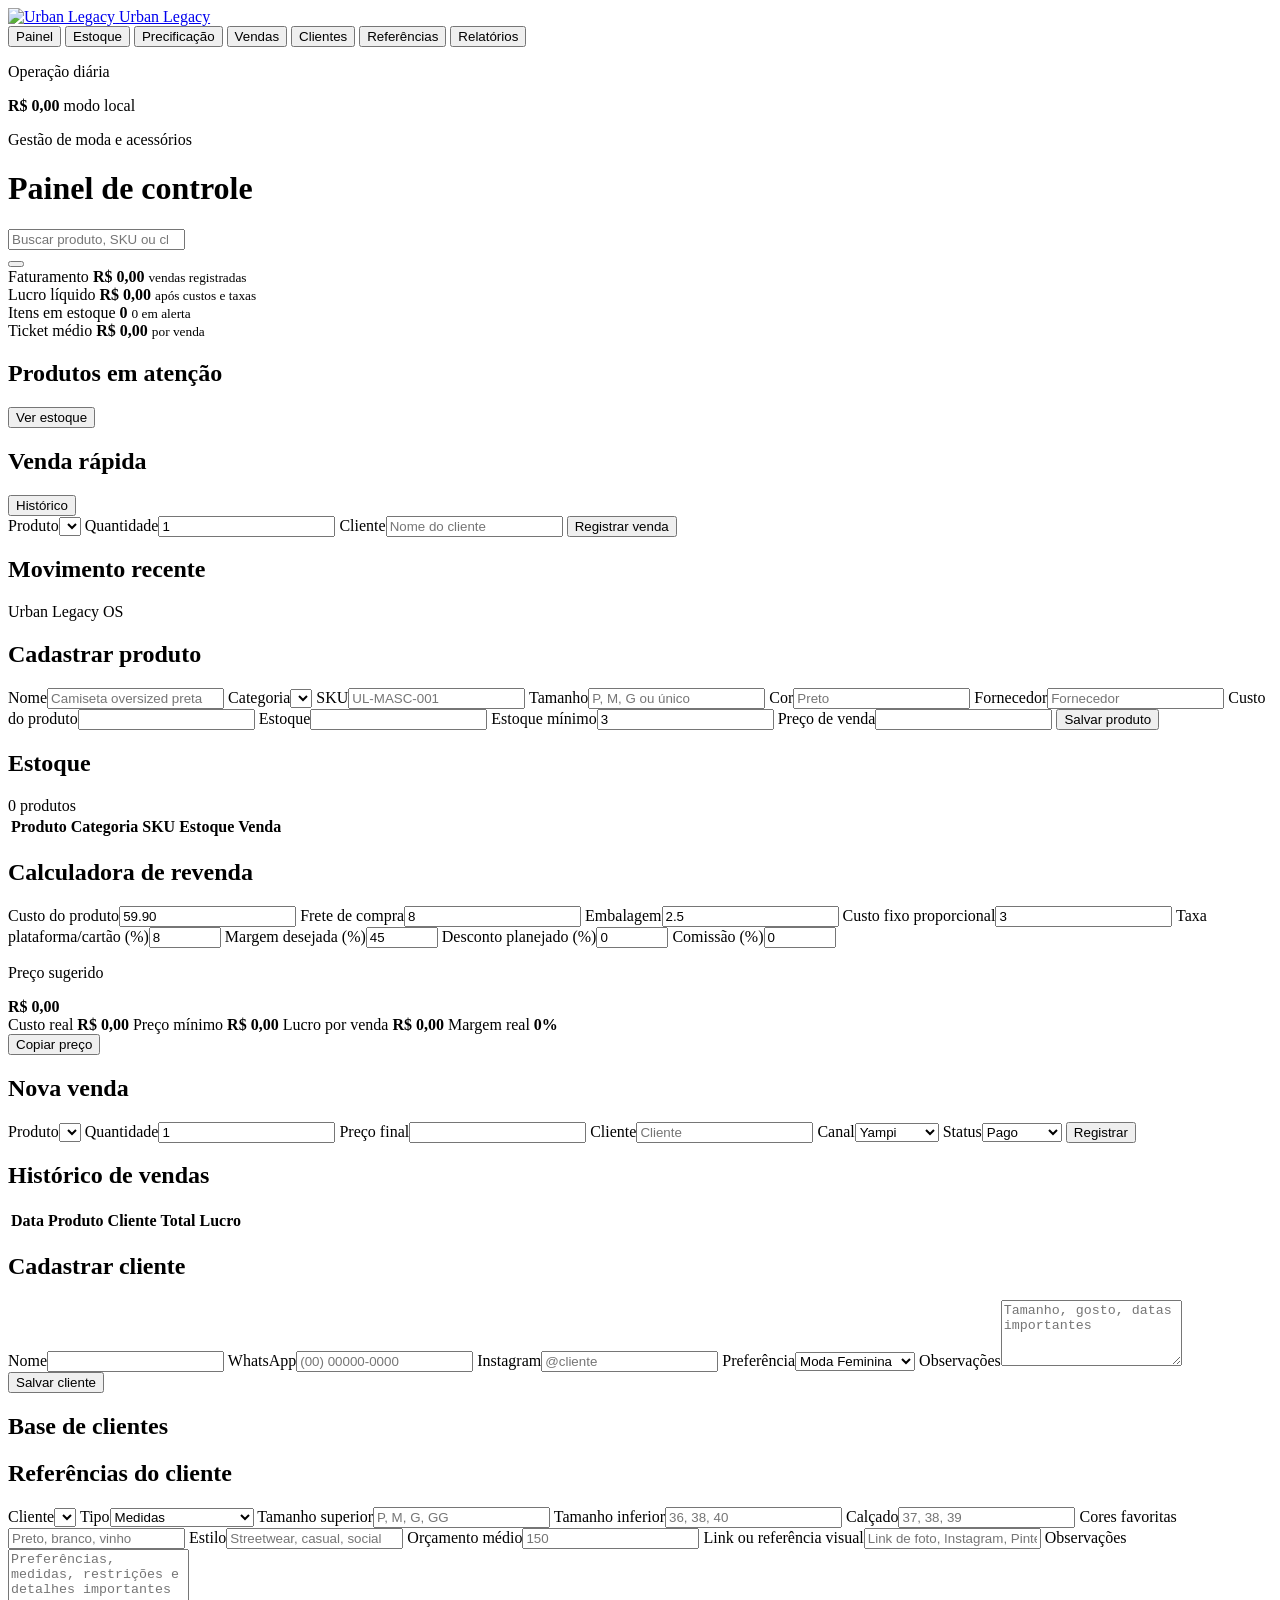
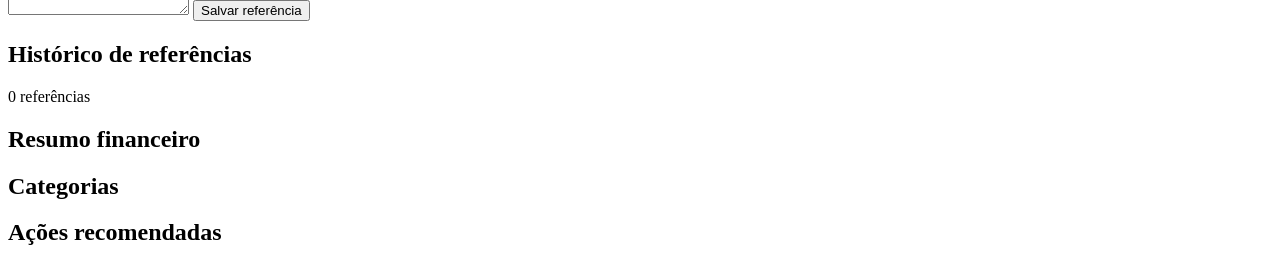
==== admin.html @ d2522110 "Restaura gestao completa Urban Legacy OS" ====
<!doctype html>
<html lang="pt-BR">
  <head>
    <meta charset="UTF-8" />
    <meta name="viewport" content="width=device-width, initial-scale=1.0" />
    <title>Urban Legacy OS</title>
    <link rel="preconnect" href="https://fonts.googleapis.com" />
    <link rel="preconnect" href="https://fonts.gstatic.com" crossorigin />
    <link href="https://fonts.googleapis.com/css2?family=Roboto:wght@400;500;700;900&display=swap" rel="stylesheet" />
    <link rel="stylesheet" href="admin-styles.css" />
    <script src="https://unpkg.com/lucide@latest/dist/umd/lucide.min.js" defer></script>
    <script src="https://cdn.jsdelivr.net/npm/@supabase/supabase-js@2" defer></script>
    <script src="supabase-config.js" defer></script>
    <script src="admin.js" defer></script>
  </head>
  <body>
    <div class="auth-screen" id="auth-screen" hidden>
      <form class="auth-panel" id="auth-form">
        <img src="https://images.yampi.me/assets/stores/urban-legacy2/uploads/logo/6a0376c018120.png" alt="Urban Legacy" />
        <p class="eyebrow">Acesso seguro</p>
        <h1>Urban Legacy OS</h1>
        <label>E-mail<input id="auth-email" type="email" required autocomplete="email" /></label>
        <label>Senha<input id="auth-password" type="password" required minlength="6" autocomplete="current-password" /></label>
        <button class="primary-button full" type="submit"><i data-lucide="log-in"></i>Entrar</button>
        <button class="ghost-button full" id="auth-signup" type="button"><i data-lucide="user-plus"></i>Criar acesso</button>
        <p class="item-sub">Use o e-mail e senha cadastrados no Supabase para acessar seus dados na nuvem.</p>
      </form>
    </div>

    <div class="app-shell">
      <aside class="sidebar">
        <a class="brand" href="#dashboard" aria-label="Urban Legacy OS">
          <img src="https://images.yampi.me/assets/stores/urban-legacy2/uploads/logo/6a0376c018120.png" alt="Urban Legacy" />
          <span>Urban Legacy</span>
        </a>

        <nav class="nav" aria-label="Navegação principal">
          <button class="nav-item active" data-view="dashboard"><i data-lucide="layout-dashboard"></i><span>Painel</span></button>
          <button class="nav-item" data-view="products"><i data-lucide="package"></i><span>Estoque</span></button>
          <button class="nav-item" data-view="pricing"><i data-lucide="calculator"></i><span>Precificação</span></button>
          <button class="nav-item" data-view="sales"><i data-lucide="shopping-bag"></i><span>Vendas</span></button>
          <button class="nav-item" data-view="customers"><i data-lucide="users"></i><span>Clientes</span></button>
          <button class="nav-item" data-view="references"><i data-lucide="bookmark-plus"></i><span>Referências</span></button>
          <button class="nav-item" data-view="reports"><i data-lucide="bar-chart-3"></i><span>Relatórios</span></button>
        </nav>

        <div class="sidebar-card">
          <p>Operação diária</p>
          <strong id="sidebar-profit">R$ 0,00</strong>
          <span id="storage-mode">modo local</span>
        </div>
      </aside>

      <main class="main">
        <header class="topbar">
          <div>
            <p class="eyebrow">Gestão de moda e acessórios</p>
            <h1 id="view-title">Painel de controle</h1>
          </div>
          <div class="topbar-actions">
            <div class="search-wrap">
              <i data-lucide="search"></i>
              <input id="global-search" type="search" placeholder="Buscar produto, SKU ou cliente" />
            </div>
            <button class="icon-button" id="seed-demo" title="Repor dados de exemplo"><i data-lucide="sparkles"></i></button>
            <button class="icon-button" id="logout-button" title="Sair da nuvem" hidden><i data-lucide="log-out"></i></button>
          </div>
        </header>

        <section class="view active" id="dashboard">
          <div class="metrics-grid">
            <article class="metric">
              <span>Faturamento</span>
              <strong id="metric-revenue">R$ 0,00</strong>
              <small>vendas registradas</small>
            </article>
            <article class="metric">
              <span>Lucro líquido</span>
              <strong id="metric-profit">R$ 0,00</strong>
              <small>após custos e taxas</small>
            </article>
            <article class="metric">
              <span>Itens em estoque</span>
              <strong id="metric-stock">0</strong>
              <small id="metric-low">0 em alerta</small>
            </article>
            <article class="metric">
              <span>Ticket médio</span>
              <strong id="metric-ticket">R$ 0,00</strong>
              <small>por venda</small>
            </article>
          </div>

          <div class="dashboard-grid">
            <section class="panel">
              <div class="panel-heading">
                <h2>Produtos em atenção</h2>
                <button class="ghost-button" data-jump="products">Ver estoque</button>
              </div>
              <div class="stock-alert-list" id="stock-alert-list"></div>
            </section>

            <section class="panel">
              <div class="panel-heading">
                <h2>Venda rápida</h2>
                <button class="ghost-button" data-jump="sales">Histórico</button>
              </div>
              <form class="compact-form" id="quick-sale-form">
                <label>Produto<select id="quick-product"></select></label>
                <label>Quantidade<input id="quick-qty" type="number" min="1" value="1" /></label>
                <label>Cliente<input id="quick-customer" placeholder="Nome do cliente" /></label>
                <button class="primary-button" type="submit"><i data-lucide="plus"></i>Registrar venda</button>
              </form>
            </section>

            <section class="panel wide">
              <div class="panel-heading">
                <h2>Movimento recente</h2>
                <span class="pill">Urban Legacy OS</span>
              </div>
              <div class="timeline" id="timeline"></div>
            </section>
          </div>
        </section>

        <section class="view" id="products">
          <div class="split-layout">
            <section class="panel">
              <div class="panel-heading"><h2>Cadastrar produto</h2></div>
              <form id="product-form" class="form-grid">
                <input type="hidden" id="product-id" />
                <label>Nome<input id="product-name" required placeholder="Camiseta oversized preta" /></label>
                <label>Categoria<select id="product-category"></select></label>
                <label>SKU<input id="product-sku" required placeholder="UL-MASC-001" /></label>
                <label>Tamanho<input id="product-size" placeholder="P, M, G ou único" /></label>
                <label>Cor<input id="product-color" placeholder="Preto" /></label>
                <label>Fornecedor<input id="product-supplier" placeholder="Fornecedor" /></label>
                <label>Custo do produto<input id="product-cost" type="number" min="0" step="0.01" required /></label>
                <label>Estoque<input id="product-stock" type="number" min="0" step="1" required /></label>
                <label>Estoque mínimo<input id="product-min" type="number" min="0" step="1" value="3" /></label>
                <label>Preço de venda<input id="product-price" type="number" min="0" step="0.01" required /></label>
                <button class="primary-button full" type="submit"><i data-lucide="save"></i>Salvar produto</button>
              </form>
            </section>

            <section class="panel table-panel">
              <div class="panel-heading">
                <h2>Estoque</h2>
                <span class="pill" id="product-count">0 produtos</span>
              </div>
              <div class="table-scroll">
                <table>
                  <thead>
                    <tr><th>Produto</th><th>Categoria</th><th>SKU</th><th>Estoque</th><th>Venda</th><th></th></tr>
                  </thead>
                  <tbody id="products-table"></tbody>
                </table>
              </div>
            </section>
          </div>
        </section>

        <section class="view" id="pricing">
          <div class="pricing-layout">
            <section class="panel">
              <div class="panel-heading"><h2>Calculadora de revenda</h2></div>
              <form id="pricing-form" class="form-grid">
                <label>Custo do produto<input id="calc-cost" type="number" min="0" step="0.01" value="59.90" /></label>
                <label>Frete de compra<input id="calc-freight" type="number" min="0" step="0.01" value="8" /></label>
                <label>Embalagem<input id="calc-packaging" type="number" min="0" step="0.01" value="2.5" /></label>
                <label>Custo fixo proporcional<input id="calc-fixed" type="number" min="0" step="0.01" value="3" /></label>
                <label>Taxa plataforma/cartão (%)<input id="calc-fee" type="number" min="0" max="90" step="0.01" value="8" /></label>
                <label>Margem desejada (%)<input id="calc-margin" type="number" min="0" max="90" step="0.01" value="45" /></label>
                <label>Desconto planejado (%)<input id="calc-discount" type="number" min="0" max="90" step="0.01" value="0" /></label>
                <label>Comissão (%)<input id="calc-commission" type="number" min="0" max="90" step="0.01" value="0" /></label>
              </form>
            </section>
            <section class="panel result-panel">
              <p class="eyebrow">Preço sugerido</p>
              <strong id="suggested-price">R$ 0,00</strong>
              <div class="result-list">
                <span>Custo real <b id="real-cost">R$ 0,00</b></span>
                <span>Preço mínimo <b id="break-even">R$ 0,00</b></span>
                <span>Lucro por venda <b id="profit-per-sale">R$ 0,00</b></span>
                <span>Margem real <b id="real-margin">0%</b></span>
              </div>
              <button class="primary-button" id="copy-price" type="button"><i data-lucide="copy"></i>Copiar preço</button>
            </section>
          </div>
        </section>

        <section class="view" id="sales">
          <div class="split-layout">
            <section class="panel">
              <div class="panel-heading"><h2>Nova venda</h2></div>
              <form id="sale-form" class="form-grid">
                <label>Produto<select id="sale-product"></select></label>
                <label>Quantidade<input id="sale-qty" type="number" min="1" value="1" /></label>
                <label>Preço final<input id="sale-price" type="number" min="0" step="0.01" /></label>
                <label>Cliente<input id="sale-customer" placeholder="Cliente" /></label>
                <label>Canal<select id="sale-channel"><option>Yampi</option><option>WhatsApp</option><option>Instagram</option><option>Loja física</option></select></label>
                <label>Status<select id="sale-status"><option>Pago</option><option>Pendente</option><option>Enviado</option><option>Entregue</option></select></label>
                <button class="primary-button full" type="submit"><i data-lucide="shopping-cart"></i>Registrar</button>
              </form>
            </section>
            <section class="panel table-panel">
              <div class="panel-heading"><h2>Histórico de vendas</h2></div>
              <div class="table-scroll">
                <table>
                  <thead><tr><th>Data</th><th>Produto</th><th>Cliente</th><th>Total</th><th>Lucro</th></tr></thead>
                  <tbody id="sales-table"></tbody>
                </table>
              </div>
            </section>
          </div>
        </section>

        <section class="view" id="customers">
          <div class="split-layout">
            <section class="panel">
              <div class="panel-heading"><h2>Cadastrar cliente</h2></div>
              <form id="customer-form" class="form-grid">
                <label>Nome<input id="customer-name" required /></label>
                <label>WhatsApp<input id="customer-phone" placeholder="(00) 00000-0000" /></label>
                <label>Instagram<input id="customer-instagram" placeholder="@cliente" /></label>
                <label>Preferência<select id="customer-style"><option>Moda Feminina</option><option>Moda Masculina</option><option>Acessórios</option><option>Streetwear</option></select></label>
                <label class="full">Observações<textarea id="customer-notes" rows="4" placeholder="Tamanho, gosto, datas importantes"></textarea></label>
                <button class="primary-button full" type="submit"><i data-lucide="user-plus"></i>Salvar cliente</button>
              </form>
            </section>
            <section class="panel table-panel">
              <div class="panel-heading"><h2>Base de clientes</h2></div>
              <div class="customer-list" id="customer-list"></div>
            </section>
          </div>
        </section>

        <section class="view" id="references">
          <div class="split-layout">
            <section class="panel">
              <div class="panel-heading"><h2>Referências do cliente</h2></div>
              <form id="reference-form" class="form-grid">
                <label>Cliente<select id="reference-customer"></select></label>
                <label>Tipo<select id="reference-type"><option>Medidas</option><option>Preferência de estilo</option><option>Tamanho</option><option>Produto desejado</option><option>Inspiração</option><option>Restrição</option><option>Outro</option></select></label>
                <label>Tamanho superior<input id="reference-top-size" placeholder="P, M, G, GG" /></label>
                <label>Tamanho inferior<input id="reference-bottom-size" placeholder="36, 38, 40" /></label>
                <label>Calçado<input id="reference-shoe-size" placeholder="37, 38, 39" /></label>
                <label>Cores favoritas<input id="reference-colors" placeholder="Preto, branco, vinho" /></label>
                <label>Estilo<input id="reference-style" placeholder="Streetwear, casual, social" /></label>
                <label>Orçamento médio<input id="reference-budget" type="number" min="0" step="0.01" placeholder="150" /></label>
                <label class="full">Link ou referência visual<input id="reference-link" placeholder="Link de foto, Instagram, Pinterest ou produto" /></label>
                <label class="full">Observações<textarea id="reference-notes" rows="4" placeholder="Preferências, medidas, restrições e detalhes importantes"></textarea></label>
                <button class="primary-button full" type="submit"><i data-lucide="bookmark-plus"></i>Salvar referência</button>
              </form>
            </section>
            <section class="panel table-panel">
              <div class="panel-heading">
                <h2>Histórico de referências</h2>
                <span class="pill" id="reference-count">0 referências</span>
              </div>
              <div class="customer-list" id="reference-list"></div>
            </section>
          </div>
        </section>

        <section class="view" id="reports">
          <div class="report-grid">
            <section class="panel">
              <div class="panel-heading"><h2>Resumo financeiro</h2></div>
              <div class="report-bars" id="report-bars"></div>
            </section>
            <section class="panel">
              <div class="panel-heading"><h2>Categorias</h2></div>
              <div class="category-report" id="category-report"></div>
            </section>
            <section class="panel wide">
              <div class="panel-heading"><h2>Ações recomendadas</h2></div>
              <div class="recommendations" id="recommendations"></div>
            </section>
          </div>
        </section>
      </main>
    </div>

    <div class="toast" id="toast"></div>
  </body>
</html>
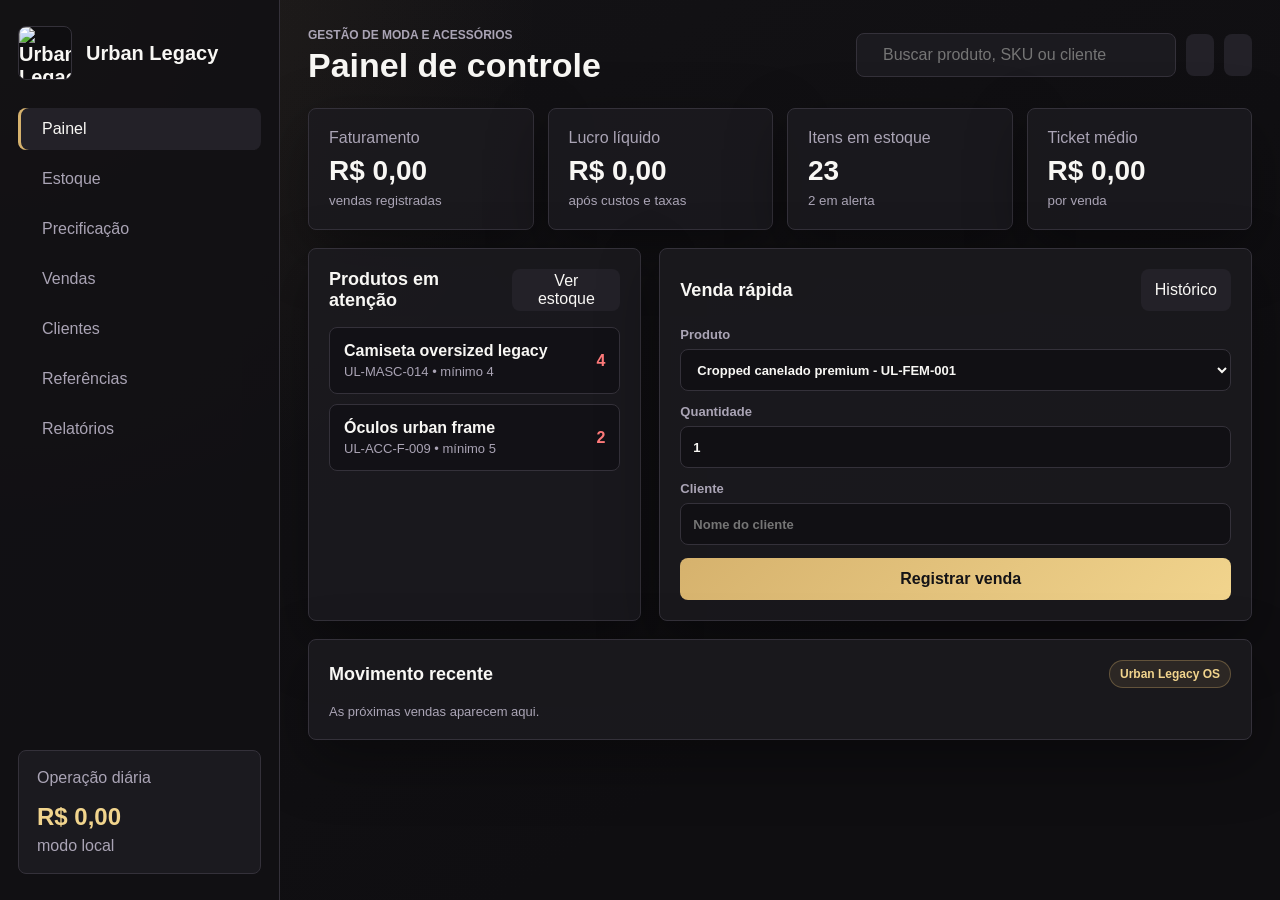
==== commit 5afb5cfa: "Corrige travamento do login e navegacao admin" ====
--- a/admin.html
+++ b/admin.html
@@ -23,6 +23,8 @@
         <label>Senha<input id="auth-password" type="password" required minlength="6" autocomplete="current-password" /></label>
         <button class="primary-button full" type="submit"><i data-lucide="log-in"></i>Entrar</button>
         <button class="ghost-button full" id="auth-signup" type="button"><i data-lucide="user-plus"></i>Criar acesso</button>
+        <button class="ghost-button full" id="local-mode" type="button"><i data-lucide="monitor"></i>Entrar sem nuvem</button>
+        <p class="auth-message" id="auth-message" role="status"></p>
         <p class="item-sub">Use o e-mail e senha cadastrados no Supabase para acessar seus dados na nuvem.</p>
       </form>
     </div>
@@ -35,13 +37,13 @@
         </a>
 
         <nav class="nav" aria-label="Navegação principal">
-          <button class="nav-item active" data-view="dashboard"><i data-lucide="layout-dashboard"></i><span>Painel</span></button>
-          <button class="nav-item" data-view="products"><i data-lucide="package"></i><span>Estoque</span></button>
-          <button class="nav-item" data-view="pricing"><i data-lucide="calculator"></i><span>Precificação</span></button>
-          <button class="nav-item" data-view="sales"><i data-lucide="shopping-bag"></i><span>Vendas</span></button>
-          <button class="nav-item" data-view="customers"><i data-lucide="users"></i><span>Clientes</span></button>
-          <button class="nav-item" data-view="references"><i data-lucide="bookmark-plus"></i><span>Referências</span></button>
-          <button class="nav-item" data-view="reports"><i data-lucide="bar-chart-3"></i><span>Relatórios</span></button>
+          <button class="nav-item active" data-view="dashboard" type="button"><i data-lucide="layout-dashboard"></i><span>Painel</span></button>
+          <button class="nav-item" data-view="products" type="button"><i data-lucide="package"></i><span>Estoque</span></button>
+          <button class="nav-item" data-view="pricing" type="button"><i data-lucide="calculator"></i><span>Precificação</span></button>
+          <button class="nav-item" data-view="sales" type="button"><i data-lucide="shopping-bag"></i><span>Vendas</span></button>
+          <button class="nav-item" data-view="customers" type="button"><i data-lucide="users"></i><span>Clientes</span></button>
+          <button class="nav-item" data-view="references" type="button"><i data-lucide="bookmark-plus"></i><span>Referências</span></button>
+          <button class="nav-item" data-view="reports" type="button"><i data-lucide="bar-chart-3"></i><span>Relatórios</span></button>
         </nav>
 
         <div class="sidebar-card">
--- a/admin-styles.css
+++ b/admin-styles.css
@@ -0,0 +1,581 @@
+:root {
+  --bg: #141316;
+  --surface: #1b1a1f;
+  --surface-2: #232128;
+  --line: #34313a;
+  --text: #f8f7f4;
+  --muted: #aaa4b5;
+  --gold: #d6b26d;
+  --gold-2: #f1d48d;
+  --green: #72d6a0;
+  --red: #ff7a7a;
+  --blue: #8ab4ff;
+  --shadow: 0 20px 60px rgba(0, 0, 0, 0.35);
+}
+
+* {
+  box-sizing: border-box;
+}
+
+body {
+  margin: 0;
+  min-height: 100vh;
+  font-family: "Roboto", Arial, sans-serif;
+  color: var(--text);
+  background:
+    radial-gradient(circle at top left, rgba(214, 178, 109, 0.1), transparent 34rem),
+    linear-gradient(145deg, #141316, #0f0e11 70%);
+}
+
+.auth-screen {
+  position: fixed;
+  inset: 0;
+  z-index: 20;
+  display: grid;
+  place-items: center;
+  padding: 22px;
+  background: var(--bg);
+}
+
+.auth-screen[hidden] {
+  display: none;
+}
+
+.auth-panel {
+  width: min(420px, 100%);
+  display: grid;
+  gap: 14px;
+  padding: 26px;
+  background: var(--surface);
+  border: 1px solid var(--line);
+  border-radius: 8px;
+  box-shadow: var(--shadow);
+}
+
+.auth-panel img {
+  width: 72px;
+  height: 72px;
+  object-fit: contain;
+}
+
+button,
+input,
+select,
+textarea {
+  font: inherit;
+}
+
+button {
+  cursor: pointer;
+}
+
+.app-shell {
+  display: grid;
+  grid-template-columns: 280px minmax(0, 1fr);
+  min-height: 100vh;
+}
+
+.sidebar {
+  position: sticky;
+  top: 0;
+  height: 100vh;
+  padding: 26px 18px;
+  background: rgba(18, 17, 20, 0.92);
+  border-right: 1px solid var(--line);
+  display: flex;
+  flex-direction: column;
+  gap: 28px;
+}
+
+.brand {
+  color: var(--text);
+  text-decoration: none;
+  display: flex;
+  align-items: center;
+  gap: 14px;
+  font-size: 20px;
+  font-weight: 900;
+  letter-spacing: 0;
+}
+
+.brand img {
+  width: 54px;
+  height: 54px;
+  object-fit: contain;
+  background: #0f0e11;
+  border: 1px solid var(--line);
+  border-radius: 8px;
+}
+
+.nav {
+  display: grid;
+  gap: 8px;
+}
+
+.nav-item,
+.ghost-button,
+.icon-button,
+.primary-button {
+  border: 0;
+  color: var(--text);
+  min-height: 42px;
+  border-radius: 8px;
+  display: inline-flex;
+  align-items: center;
+  justify-content: center;
+  gap: 10px;
+}
+
+.nav-item {
+  width: 100%;
+  justify-content: flex-start;
+  background: transparent;
+  padding: 12px 14px;
+  color: var(--muted);
+}
+
+.nav-item.active,
+.nav-item:hover {
+  color: var(--text);
+  background: var(--surface-2);
+}
+
+.nav-item.active {
+  box-shadow: inset 3px 0 0 var(--gold);
+}
+
+.lucide {
+  width: 18px;
+  height: 18px;
+  stroke-width: 2;
+}
+
+.sidebar-card {
+  margin-top: auto;
+  padding: 18px;
+  background: var(--surface);
+  border: 1px solid var(--line);
+  border-radius: 8px;
+}
+
+.sidebar-card p,
+.sidebar-card span,
+.metric span,
+.metric small,
+.eyebrow {
+  color: var(--muted);
+}
+
+.sidebar-card strong {
+  display: block;
+  margin: 6px 0;
+  font-size: 24px;
+  color: var(--gold-2);
+}
+
+.main {
+  min-width: 0;
+  padding: 28px;
+}
+
+.topbar {
+  display: flex;
+  justify-content: space-between;
+  align-items: center;
+  gap: 20px;
+  margin-bottom: 26px;
+}
+
+.eyebrow {
+  margin: 0 0 6px;
+  text-transform: uppercase;
+  font-size: 12px;
+  font-weight: 800;
+}
+
+h1,
+h2,
+p {
+  margin-top: 0;
+}
+
+h1 {
+  margin-bottom: 0;
+  font-size: 34px;
+  line-height: 1;
+}
+
+h2 {
+  margin-bottom: 0;
+  font-size: 18px;
+}
+
+.topbar-actions {
+  display: flex;
+  align-items: center;
+  gap: 10px;
+}
+
+.search-wrap {
+  height: 44px;
+  min-width: 320px;
+  display: flex;
+  align-items: center;
+  gap: 10px;
+  padding: 0 14px;
+  background: var(--surface);
+  border: 1px solid var(--line);
+  border-radius: 8px;
+}
+
+.search-wrap input,
+label input,
+label select,
+label textarea {
+  width: 100%;
+  color: var(--text);
+  background: #111014;
+  border: 1px solid var(--line);
+  border-radius: 8px;
+  outline: none;
+}
+
+.search-wrap input {
+  border: 0;
+  background: transparent;
+}
+
+label input,
+label select,
+label textarea {
+  min-height: 42px;
+  margin-top: 7px;
+  padding: 10px 12px;
+}
+
+.icon-button,
+.ghost-button {
+  background: var(--surface-2);
+  padding: 0 14px;
+}
+
+.primary-button {
+  background: linear-gradient(135deg, var(--gold), var(--gold-2));
+  color: #141316;
+  font-weight: 900;
+  padding: 0 16px;
+}
+
+.view {
+  display: none;
+}
+
+.view.active {
+  display: block;
+}
+
+.metrics-grid,
+.report-grid {
+  display: grid;
+  grid-template-columns: repeat(4, minmax(0, 1fr));
+  gap: 14px;
+  margin-bottom: 18px;
+}
+
+.metric,
+.panel {
+  background: rgba(27, 26, 31, 0.86);
+  border: 1px solid var(--line);
+  border-radius: 8px;
+  box-shadow: var(--shadow);
+}
+
+.metric {
+  padding: 20px;
+}
+
+.metric strong {
+  display: block;
+  margin: 8px 0 4px;
+  font-size: 28px;
+}
+
+.dashboard-grid,
+.split-layout,
+.pricing-layout {
+  display: grid;
+  grid-template-columns: minmax(320px, 0.72fr) minmax(0, 1.28fr);
+  gap: 18px;
+}
+
+.panel {
+  padding: 20px;
+  min-width: 0;
+}
+
+.wide {
+  grid-column: 1 / -1;
+}
+
+.panel-heading {
+  display: flex;
+  justify-content: space-between;
+  align-items: center;
+  gap: 12px;
+  margin-bottom: 16px;
+}
+
+.pill {
+  color: var(--gold-2);
+  background: rgba(214, 178, 109, 0.1);
+  border: 1px solid rgba(214, 178, 109, 0.32);
+  border-radius: 999px;
+  padding: 6px 10px;
+  font-size: 12px;
+  font-weight: 800;
+}
+
+.compact-form,
+.form-grid {
+  display: grid;
+  gap: 13px;
+}
+
+.form-grid {
+  grid-template-columns: repeat(2, minmax(0, 1fr));
+}
+
+label {
+  color: var(--muted);
+  font-size: 13px;
+  font-weight: 700;
+}
+
+.full {
+  grid-column: 1 / -1;
+}
+
+.table-scroll {
+  overflow: auto;
+}
+
+table {
+  width: 100%;
+  min-width: 700px;
+  border-collapse: collapse;
+}
+
+th,
+td {
+  padding: 13px 10px;
+  text-align: left;
+  border-bottom: 1px solid var(--line);
+}
+
+th {
+  color: var(--muted);
+  font-size: 12px;
+  text-transform: uppercase;
+}
+
+.row-actions {
+  display: flex;
+  justify-content: flex-end;
+  gap: 8px;
+}
+
+.mini-button {
+  min-width: 34px;
+  height: 34px;
+  border: 1px solid var(--line);
+  background: #111014;
+  color: var(--text);
+  border-radius: 8px;
+}
+
+.status-low {
+  color: var(--red);
+  font-weight: 900;
+}
+
+.status-ok {
+  color: var(--green);
+  font-weight: 900;
+}
+
+.stock-alert-list,
+.timeline,
+.customer-list,
+.recommendations,
+.category-report,
+.report-bars {
+  display: grid;
+  gap: 10px;
+}
+
+.alert-item,
+.timeline-item,
+.customer-item,
+.recommendation,
+.bar-row {
+  padding: 14px;
+  background: #121116;
+  border: 1px solid var(--line);
+  border-radius: 8px;
+}
+
+.alert-item,
+.timeline-item,
+.customer-item,
+.bar-row {
+  display: flex;
+  align-items: center;
+  justify-content: space-between;
+  gap: 12px;
+}
+
+.item-title {
+  margin: 0 0 4px;
+  font-weight: 900;
+}
+
+.item-sub {
+  margin: 0;
+  color: var(--muted);
+  font-size: 13px;
+}
+
+.pricing-layout {
+  grid-template-columns: minmax(0, 1fr) 380px;
+}
+
+.result-panel {
+  align-self: start;
+}
+
+.result-panel > strong {
+  display: block;
+  font-size: 46px;
+  line-height: 1;
+  color: var(--gold-2);
+  margin-bottom: 22px;
+}
+
+.result-list {
+  display: grid;
+  gap: 10px;
+  margin-bottom: 18px;
+}
+
+.result-list span {
+  display: flex;
+  justify-content: space-between;
+  border-bottom: 1px solid var(--line);
+  padding-bottom: 10px;
+  color: var(--muted);
+}
+
+.bar-track {
+  width: 46%;
+  height: 9px;
+  background: #0e0d10;
+  border-radius: 999px;
+  overflow: hidden;
+}
+
+.bar-fill {
+  height: 100%;
+  background: linear-gradient(90deg, var(--gold), var(--green));
+}
+
+.toast {
+  position: fixed;
+  right: 22px;
+  bottom: 22px;
+  padding: 13px 16px;
+  background: var(--gold-2);
+  color: #141316;
+  border-radius: 8px;
+  font-weight: 900;
+  opacity: 0;
+  transform: translateY(14px);
+  pointer-events: none;
+  transition: 0.2s ease;
+}
+
+.toast.show {
+  opacity: 1;
+  transform: translateY(0);
+}
+
+@media (max-width: 1060px) {
+  .app-shell {
+    grid-template-columns: 84px minmax(0, 1fr);
+  }
+
+  .brand span,
+  .nav-item span,
+  .sidebar-card {
+    display: none;
+  }
+
+  .brand {
+    justify-content: center;
+  }
+
+  .nav-item {
+    justify-content: center;
+  }
+
+  .metrics-grid {
+    grid-template-columns: repeat(2, minmax(0, 1fr));
+  }
+}
+
+@media (max-width: 760px) {
+  .app-shell {
+    display: block;
+  }
+
+  .sidebar {
+    position: static;
+    height: auto;
+    padding: 14px;
+  }
+
+  .brand span,
+  .nav-item span {
+    display: inline;
+  }
+
+  .nav {
+    grid-template-columns: repeat(2, minmax(0, 1fr));
+  }
+
+  .main {
+    padding: 18px;
+  }
+
+  .topbar,
+  .topbar-actions,
+  .split-layout,
+  .pricing-layout,
+  .dashboard-grid {
+    display: grid;
+    grid-template-columns: 1fr;
+  }
+
+  .search-wrap {
+    min-width: 0;
+  }
+
+  .metrics-grid,
+  .report-grid,
+  .form-grid {
+    grid-template-columns: 1fr;
+  }
+
+  h1 {
+    font-size: 28px;
+  }
+}
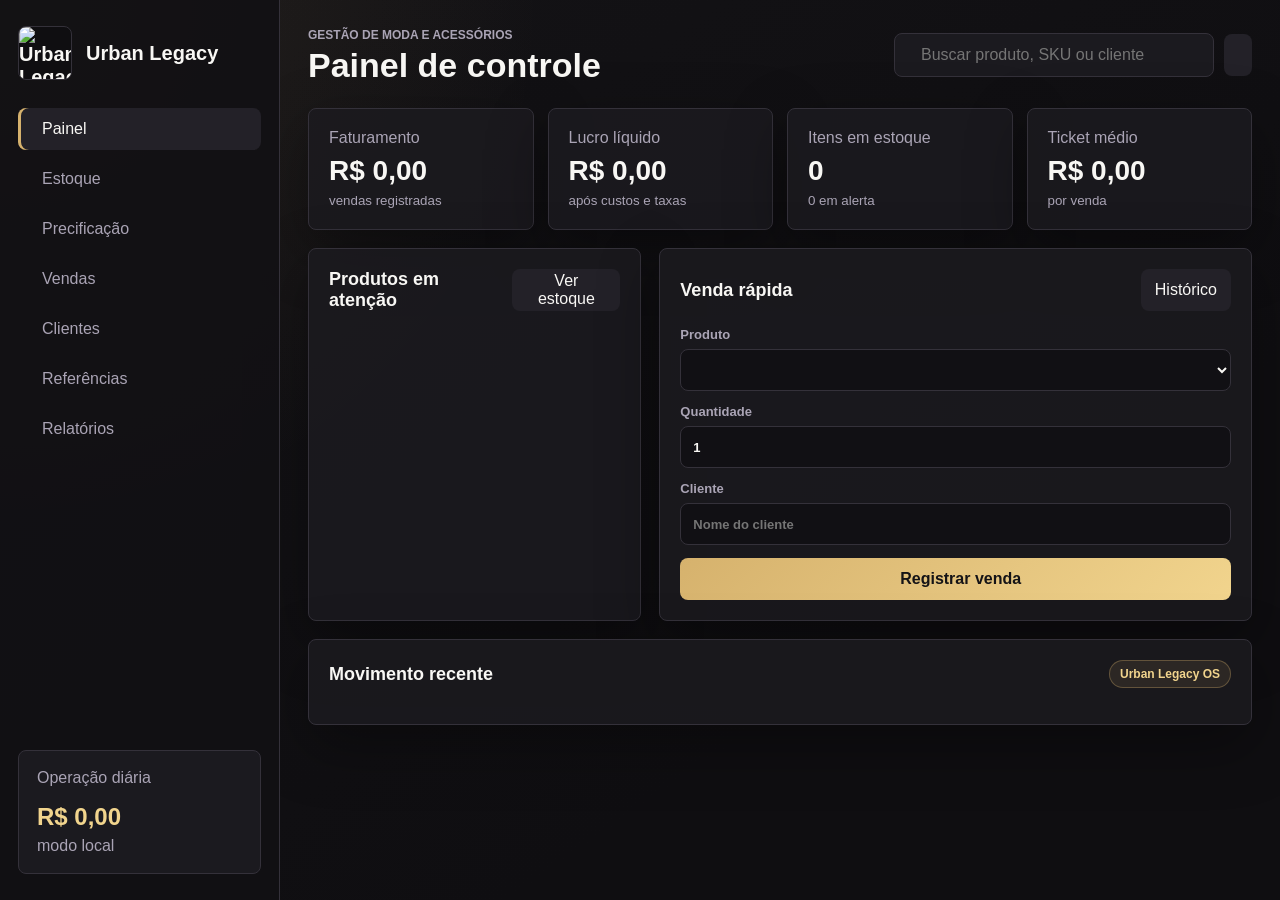
==== commit b1e3c50d: "Remove botao repor dados exemplo" ====
--- a/admin.html
+++ b/admin.html
@@ -22,7 +22,8 @@
         <label>E-mail<input id="auth-email" type="email" required autocomplete="email" /></label>
         <label>Senha<input id="auth-password" type="password" required minlength="6" autocomplete="current-password" /></label>
         <button class="primary-button full" type="submit"><i data-lucide="log-in"></i>Entrar</button>
-        <button class="ghost-button full" id="auth-signup" type="button"><i data-lucide="user-plus"></i>Criar acesso</button>
+        <button class="ghost-button full" id="auth-signup" type="button"><i data-lucide="shield"></i>Acesso só para admin</button>
+        <button class="ghost-button full" id="auth-reset" type="button"><i data-lucide="key-round"></i>Recuperar senha</button>
         <button class="ghost-button full" id="local-mode" type="button"><i data-lucide="monitor"></i>Entrar sem nuvem</button>
         <p class="auth-message" id="auth-message" role="status"></p>
         <p class="item-sub">Use o e-mail e senha cadastrados no Supabase para acessar seus dados na nuvem.</p>
@@ -64,7 +65,6 @@
               <i data-lucide="search"></i>
               <input id="global-search" type="search" placeholder="Buscar produto, SKU ou cliente" />
             </div>
-            <button class="icon-button" id="seed-demo" title="Repor dados de exemplo"><i data-lucide="sparkles"></i></button>
             <button class="icon-button" id="logout-button" title="Sair da nuvem" hidden><i data-lucide="log-out"></i></button>
           </div>
         </header>
--- a/admin-styles.css
+++ b/admin-styles.css
@@ -58,6 +58,28 @@
   object-fit: contain;
 }
 
+.auth-panel.loading {
+  opacity: 0.78;
+}
+
+.auth-panel.loading button,
+.auth-panel.loading input {
+  cursor: wait;
+}
+
+.auth-message {
+  min-height: 20px;
+  margin: 0;
+  color: var(--gold-2);
+  font-size: 13px;
+  font-weight: 800;
+  line-height: 1.35;
+}
+
+.auth-message.error {
+  color: var(--red);
+}
+
 button,
 input,
 select,
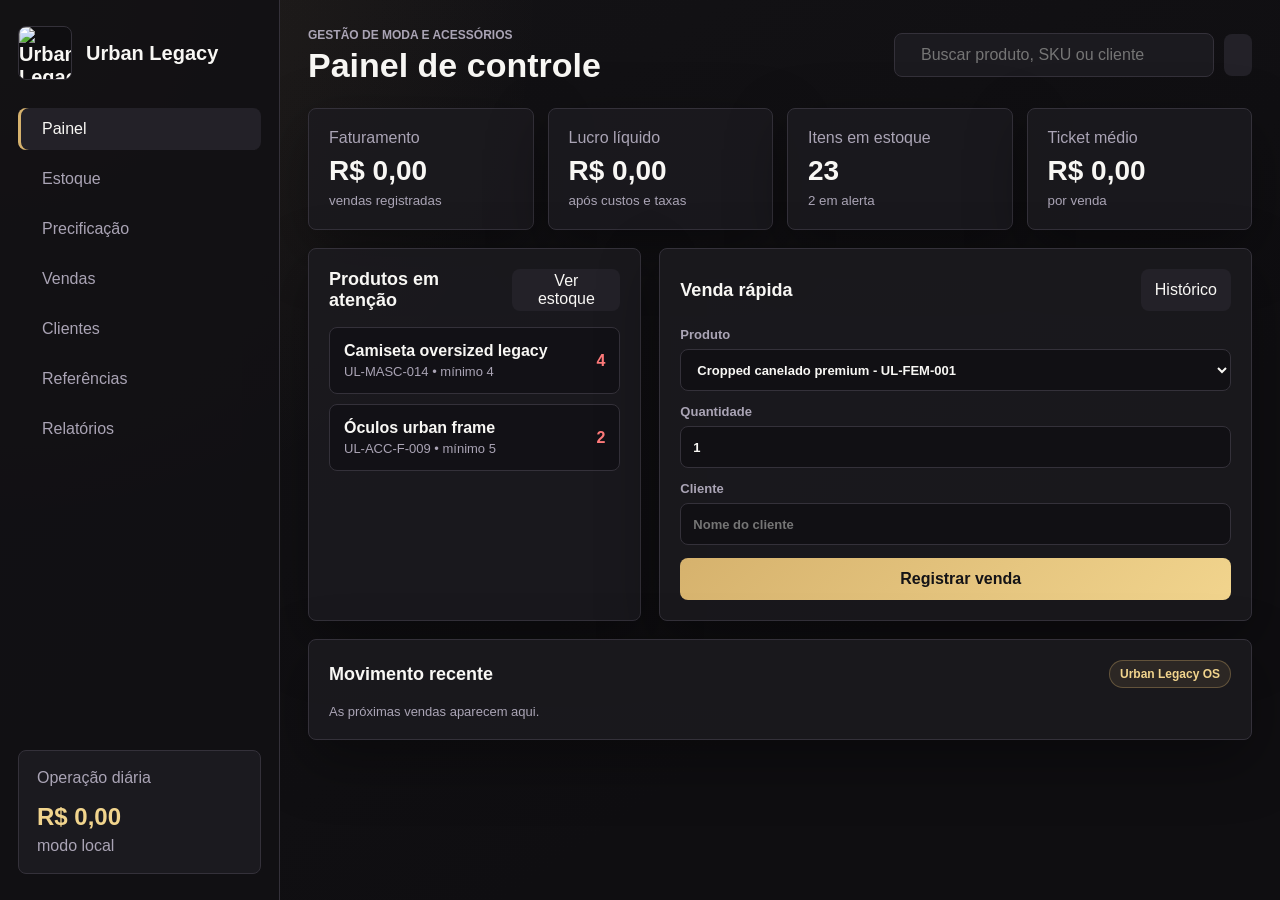
==== commit e5e4e31a: "Permite varias fotos tamanhos e cores" ====
--- a/admin.html
+++ b/admin.html
@@ -134,13 +134,15 @@
                 <label>Nome<input id="product-name" required placeholder="Camiseta oversized preta" /></label>
                 <label>Categoria<select id="product-category"></select></label>
                 <label>SKU<input id="product-sku" required placeholder="UL-MASC-001" /></label>
-                <label>Tamanho<input id="product-size" placeholder="P, M, G ou único" /></label>
-                <label>Cor<input id="product-color" placeholder="Preto" /></label>
+                <label>Tamanhos<input id="product-size" placeholder="P, M, G, GG ou único" /></label>
+                <label>Cores<input id="product-color" placeholder="Preto, Branco, Azul" /></label>
                 <label>Fornecedor<input id="product-supplier" placeholder="Fornecedor" /></label>
                 <label>Custo do produto<input id="product-cost" type="number" min="0" step="0.01" required /></label>
                 <label>Estoque<input id="product-stock" type="number" min="0" step="1" required /></label>
                 <label>Estoque mínimo<input id="product-min" type="number" min="0" step="1" value="3" /></label>
                 <label>Preço de venda<input id="product-price" type="number" min="0" step="0.01" required /></label>
+                <label class="full">Fotos do produto<textarea id="product-gallery" rows="5" placeholder="Cole uma URL por linha ou separe por vírgula. A primeira foto será a principal."></textarea></label>
+                <p class="item-sub full">Você pode cadastrar várias fotos, tamanhos e cores no mesmo produto.</p>
                 <button class="primary-button full" type="submit"><i data-lucide="save"></i>Salvar produto</button>
               </form>
             </section>
